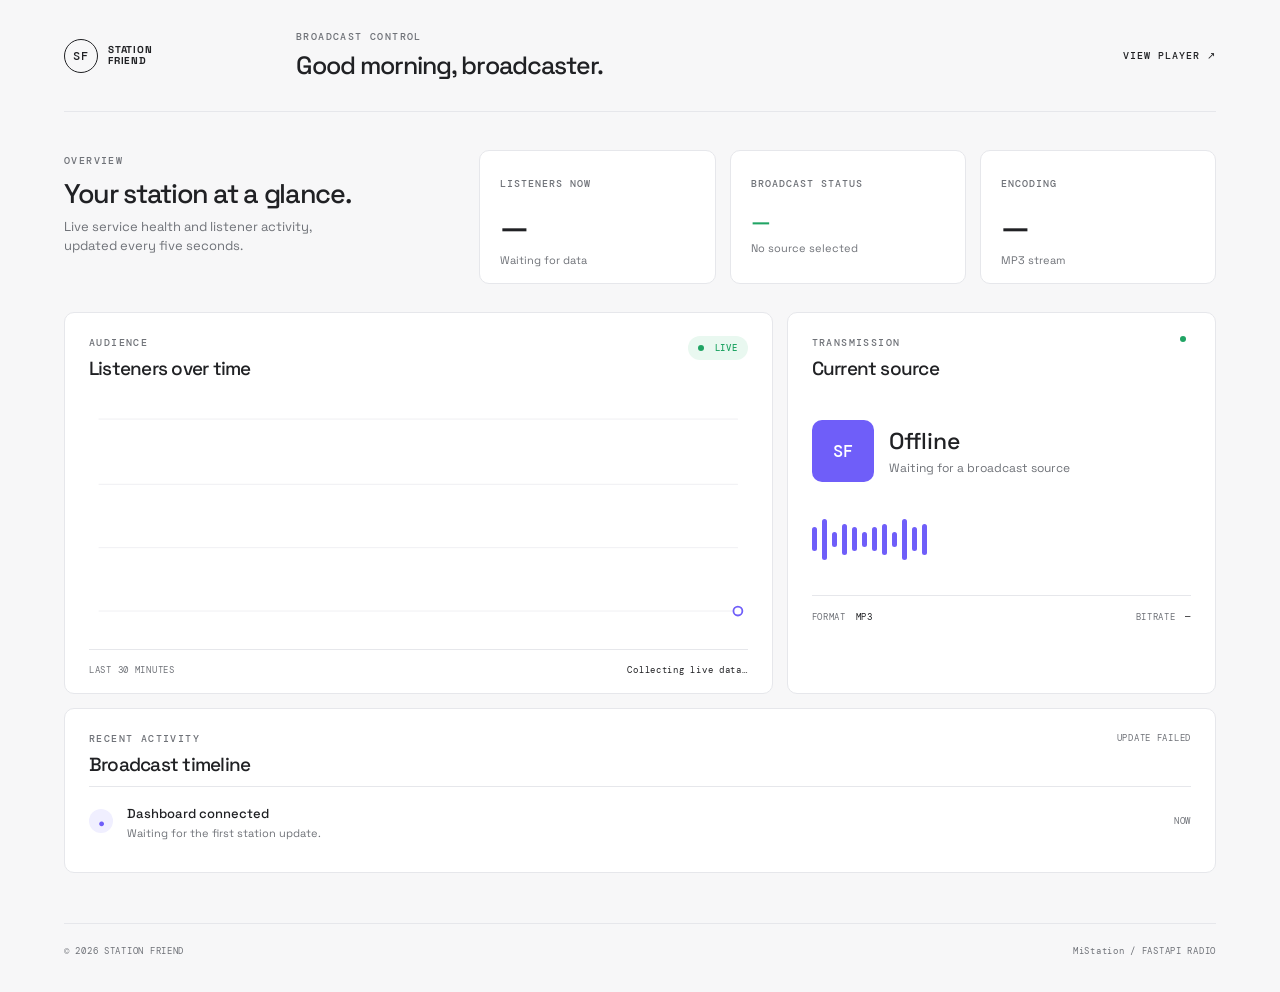
==== static/dashboard.html @ e72c9735 "Add Station Friend homepage and live dashboard" ====
<!doctype html>
<html lang="en">
<head>
  <meta charset="utf-8">
  <meta name="viewport" content="width=device-width, initial-scale=1">
  <title>MiStation dashboard</title>
  <link rel="preconnect" href="https://fonts.googleapis.com">
  <link rel="preconnect" href="https://fonts.gstatic.com" crossorigin>
  <link href="https://fonts.googleapis.com/css2?family=DM+Mono:wght@400;500&family=Space+Grotesk:wght@400;500;600;700&display=swap" rel="stylesheet">
  <link rel="stylesheet" href="/static/dashboard.css">
</head>
<body>
  <main class="dashboard-shell">
    <header class="dashboard-header">
      <a class="brand" href="/"><span class="brand-mark">SF</span><span>STATION<br>FRIEND</span></a>
      <div><p class="overline">BROADCAST CONTROL</p><h1>Good morning, broadcaster.</h1></div>
      <a class="back-link" href="/">VIEW PLAYER ↗</a>
    </header>

    <section class="summary-row">
      <div class="summary-intro"><p class="overline">OVERVIEW</p><h2>Your station at a glance.</h2><p>Live service health and listener activity, updated every five seconds.</p></div>
      <div class="stat-card"><span>LISTENERS NOW</span><strong id="listeners">—</strong><small id="listenerDelta">Waiting for data</small></div>
      <div class="stat-card"><span>BROADCAST STATUS</span><strong class="status-value" id="source">—</strong><small id="currentFile">No source selected</small></div>
      <div class="stat-card"><span>ENCODING</span><strong id="bitrate">—</strong><small>MP3 stream</small></div>
    </section>

    <section class="content-grid">
      <article class="panel listener-panel">
        <div class="panel-header"><div><p class="overline">AUDIENCE</p><h3>Listeners over time</h3></div><span class="live-pill"><i></i> LIVE</span></div>
        <div class="chart-wrap"><svg id="listenerChart" viewBox="0 0 760 270" role="img" aria-label="Listener count over time"></svg></div>
        <div class="chart-footer"><span>LAST 30 MINUTES</span><strong id="chartRange">Collecting live data…</strong></div>
      </article>

      <article class="panel source-panel">
        <div class="panel-header"><div><p class="overline">TRANSMISSION</p><h3>Current source</h3></div><span class="source-dot" id="sourceDot"></span></div>
        <div class="source-display"><div class="source-icon">SF</div><div><strong id="sourceName">Offline</strong><p id="trackName">Waiting for a broadcast source</p></div></div>
        <div class="meter large-meter" aria-hidden="true"><i></i><i></i><i></i><i></i><i></i><i></i><i></i><i></i><i></i><i></i><i></i><i></i></div>
        <div class="source-meta"><span>FORMAT <b>MP3</b></span><span>BITRATE <b id="sourceBitrate">—</b></span></div>
      </article>
    </section>

    <section class="panel activity-panel">
      <div class="panel-header"><div><p class="overline">RECENT ACTIVITY</p><h3>Broadcast timeline</h3></div><span class="muted" id="lastUpdated">Updating…</span></div>
      <div id="activity" class="activity-list"><div class="activity-item"><span class="activity-icon">•</span><div><strong>Dashboard connected</strong><p>Waiting for the first station update.</p></div><time>NOW</time></div></div>
    </section>
    <footer><span>© 2026 STATION FRIEND</span><span>MiStation / FASTAPI RADIO</span></footer>
  </main>
  <script src="/static/dashboard.js"></script>
</body>
</html>
---- static/dashboard.css ----
:root{--ink:#202124;--muted:#6f7278;--line:#e6e7eb;--purple:#6f5ef9;--purple-soft:#f0efff;--green:#20a464;--bg:#f7f7f8}*{box-sizing:border-box}body{margin:0;background:var(--bg);color:var(--ink);font-family:'Space Grotesk',sans-serif}.dashboard-shell{max-width:1380px;margin:auto;padding:0 5vw}.dashboard-header{min-height:112px;border-bottom:1px solid var(--line);display:grid;grid-template-columns:190px 1fr auto;gap:42px;align-items:center}.brand{display:flex;align-items:center;gap:10px;color:var(--ink);text-decoration:none;font-size:10px;line-height:1.02;font-weight:700;letter-spacing:.08em}.brand-mark{display:grid;place-items:center;width:34px;height:34px;border:1px solid var(--ink);border-radius:50%;font:500 12px 'DM Mono'}.overline{margin:0;color:var(--muted);font:500 10px 'DM Mono';letter-spacing:.14em}.dashboard-header h1{margin:6px 0 0;font-size:25px;letter-spacing:-.04em;font-weight:500}.back-link{color:var(--ink);font:500 10px 'DM Mono';letter-spacing:.1em;text-decoration:none}.summary-row{display:grid;grid-template-columns:1.7fr repeat(3,1fr);gap:14px;padding:38px 0 28px}.summary-intro{padding:4px 25px 4px 0}.summary-intro h2{margin:9px 0 7px;font-size:27px;letter-spacing:-.05em;font-weight:500}.summary-intro>p:last-child{margin:0;color:var(--muted);font-size:13px;line-height:1.45;max-width:280px}.stat-card{background:#fff;border:1px solid var(--line);border-radius:10px;padding:20px 20px 16px;min-height:132px}.stat-card span{font:500 10px 'DM Mono';color:var(--muted);letter-spacing:.1em}.stat-card strong{display:block;margin:15px 0 6px;font-size:32px;letter-spacing:-.06em;font-weight:500}.stat-card strong.status-value{font-size:22px;color:var(--green);text-transform:uppercase}.stat-card small{display:block;color:var(--muted);font-size:11px;white-space:nowrap;overflow:hidden;text-overflow:ellipsis}.content-grid{display:grid;grid-template-columns:1.65fr 1fr;gap:14px}.panel{background:#fff;border:1px solid var(--line);border-radius:10px}.panel-header{display:flex;justify-content:space-between;align-items:flex-start;padding:23px 24px 0}.panel h3{font-size:19px;letter-spacing:-.04em;margin:7px 0 0;font-weight:500}.live-pill{background:#e9f8f0;color:var(--green);border-radius:20px;padding:6px 10px;font:500 9px 'DM Mono';letter-spacing:.08em}.live-pill i,.source-dot{display:inline-block;width:6px;height:6px;border-radius:50%;background:var(--green);margin-right:5px}.chart-wrap{padding:22px 14px 5px}.chart-wrap svg{width:100%;height:auto;display:block}.chart-grid{stroke:#edeef1;stroke-width:1}.chart-area{fill:var(--purple-soft)}.chart-line{fill:none;stroke:var(--purple);stroke-width:3;stroke-linecap:round;stroke-linejoin:round}.chart-point{fill:#fff;stroke:var(--purple);stroke-width:2}.chart-footer{border-top:1px solid var(--line);margin:0 24px;padding:14px 0 17px;display:flex;justify-content:space-between;color:var(--muted);font:9px 'DM Mono';letter-spacing:.08em}.chart-footer strong{font-weight:400;color:var(--ink)}.source-panel{min-height:372px}.source-display{display:flex;align-items:center;gap:15px;padding:39px 24px 30px}.source-icon{width:62px;height:62px;background:var(--purple);color:white;border-radius:10px;display:grid;place-items:center;font:500 17px 'DM Mono'}.source-display strong{display:block;font-size:23px;font-weight:500;text-transform:capitalize}.source-display p{color:var(--muted);font-size:12px;margin:4px 0 0;max-width:190px;white-space:nowrap;overflow:hidden;text-overflow:ellipsis}.large-meter{margin:0 24px;height:54px}.meter{display:flex;align-items:center;gap:5px}.meter i{display:block;width:5px;height:var(--h,24px);background:var(--purple);border-radius:4px;animation:wave 1.1s ease-in-out infinite alternate}.meter i:nth-child(2n){--h:41px;animation-delay:.2s}.meter i:nth-child(3n){--h:15px;animation-delay:.4s}.meter i:nth-child(4n){--h:31px;animation-delay:.1s}@keyframes wave{to{transform:scaleY(.35)}}.source-meta{margin:29px 24px 0;border-top:1px solid var(--line);padding-top:15px;display:flex;justify-content:space-between;color:var(--muted);font:9px 'DM Mono';letter-spacing:.08em}.source-meta b{color:var(--ink);font-weight:400;margin-left:4px}.activity-panel{margin:14px 0 50px}.activity-list{padding:9px 24px 17px}.activity-item{display:grid;grid-template-columns:28px 1fr auto;gap:10px;align-items:center;border-top:1px solid var(--line);padding:15px 0}.activity-icon{width:24px;height:24px;border-radius:50%;display:grid;place-items:center;background:var(--purple-soft);color:var(--purple);font-size:20px}.activity-item strong{font-size:13px;font-weight:500}.activity-item p{margin:3px 0 0;color:var(--muted);font-size:11px}.activity-item time,.muted{color:var(--muted);font:9px 'DM Mono';letter-spacing:.08em}footer{border-top:1px solid var(--line);padding:21px 0 35px;display:flex;justify-content:space-between;color:var(--muted);font:9px 'DM Mono';letter-spacing:.08em}@media(max-width:800px){.dashboard-header{grid-template-columns:1fr auto;gap:15px}.dashboard-header>div:nth-child(2){grid-column:1/-1;grid-row:2;padding-bottom:22px}.dashboard-header{padding:20px 0}.summary-row,.content-grid{grid-template-columns:1fr}.summary-intro{padding-right:0}.source-panel{min-height:0}.chart-footer{gap:10px;flex-wrap:wrap}}
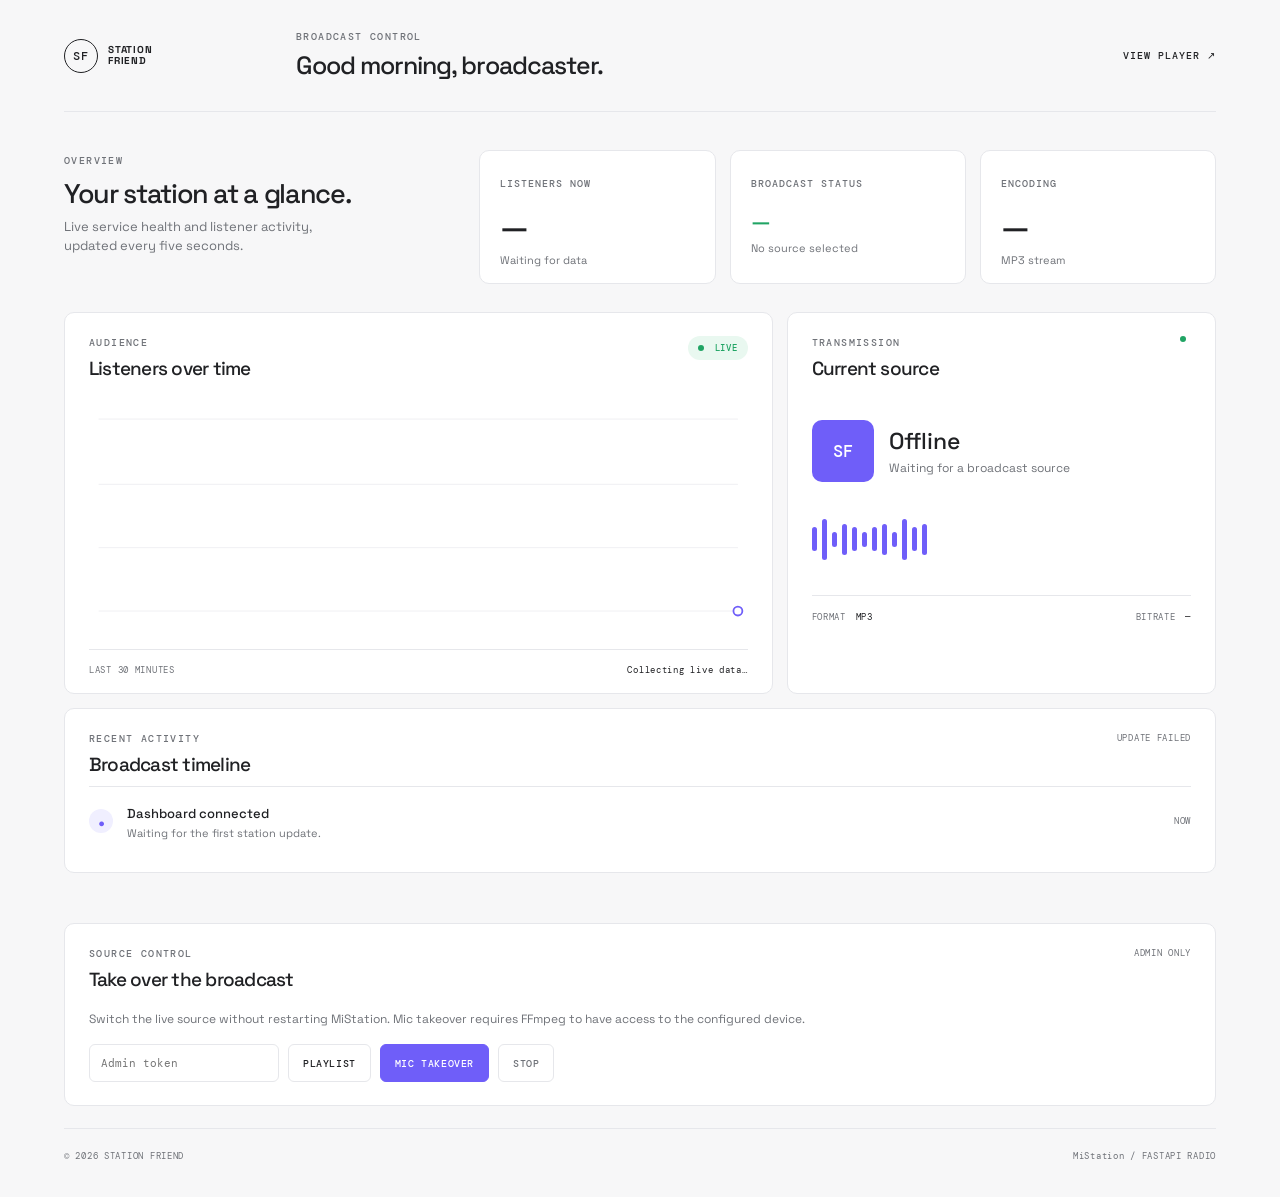
==== commit 05ec50d8: "Add dashboard microphone takeover controls" ====
--- a/static/dashboard.html
+++ b/static/dashboard.html
@@ -43,6 +43,19 @@
       <div class="panel-header"><div><p class="overline">RECENT ACTIVITY</p><h3>Broadcast timeline</h3></div><span class="muted" id="lastUpdated">Updating…</span></div>
       <div id="activity" class="activity-list"><div class="activity-item"><span class="activity-icon">•</span><div><strong>Dashboard connected</strong><p>Waiting for the first station update.</p></div><time>NOW</time></div></div>
     </section>
+    <section class="panel controls-panel">
+      <div class="panel-header"><div><p class="overline">SOURCE CONTROL</p><h3>Take over the broadcast</h3></div><span class="muted">ADMIN ONLY</span></div>
+      <div class="controls-body">
+        <p>Switch the live source without restarting MiStation. Mic takeover requires FFmpeg to have access to the configured device.</p>
+        <div class="control-row">
+          <input id="adminToken" type="password" placeholder="Admin token" autocomplete="off">
+          <button data-source="playlist">PLAYLIST</button>
+          <button data-source="mic" class="primary">MIC TAKEOVER</button>
+          <button data-source="offline" class="quiet">STOP</button>
+          <span id="controlMessage" class="control-message" role="status"></span>
+        </div>
+      </div>
+    </section>
     <footer><span>© 2026 STATION FRIEND</span><span>MiStation / FASTAPI RADIO</span></footer>
   </main>
   <script src="/static/dashboard.js"></script>
--- a/static/dashboard.css
+++ b/static/dashboard.css
@@ -1 +1,2 @@
 :root{--ink:#202124;--muted:#6f7278;--line:#e6e7eb;--purple:#6f5ef9;--purple-soft:#f0efff;--green:#20a464;--bg:#f7f7f8}*{box-sizing:border-box}body{margin:0;background:var(--bg);color:var(--ink);font-family:'Space Grotesk',sans-serif}.dashboard-shell{max-width:1380px;margin:auto;padding:0 5vw}.dashboard-header{min-height:112px;border-bottom:1px solid var(--line);display:grid;grid-template-columns:190px 1fr auto;gap:42px;align-items:center}.brand{display:flex;align-items:center;gap:10px;color:var(--ink);text-decoration:none;font-size:10px;line-height:1.02;font-weight:700;letter-spacing:.08em}.brand-mark{display:grid;place-items:center;width:34px;height:34px;border:1px solid var(--ink);border-radius:50%;font:500 12px 'DM Mono'}.overline{margin:0;color:var(--muted);font:500 10px 'DM Mono';letter-spacing:.14em}.dashboard-header h1{margin:6px 0 0;font-size:25px;letter-spacing:-.04em;font-weight:500}.back-link{color:var(--ink);font:500 10px 'DM Mono';letter-spacing:.1em;text-decoration:none}.summary-row{display:grid;grid-template-columns:1.7fr repeat(3,1fr);gap:14px;padding:38px 0 28px}.summary-intro{padding:4px 25px 4px 0}.summary-intro h2{margin:9px 0 7px;font-size:27px;letter-spacing:-.05em;font-weight:500}.summary-intro>p:last-child{margin:0;color:var(--muted);font-size:13px;line-height:1.45;max-width:280px}.stat-card{background:#fff;border:1px solid var(--line);border-radius:10px;padding:20px 20px 16px;min-height:132px}.stat-card span{font:500 10px 'DM Mono';color:var(--muted);letter-spacing:.1em}.stat-card strong{display:block;margin:15px 0 6px;font-size:32px;letter-spacing:-.06em;font-weight:500}.stat-card strong.status-value{font-size:22px;color:var(--green);text-transform:uppercase}.stat-card small{display:block;color:var(--muted);font-size:11px;white-space:nowrap;overflow:hidden;text-overflow:ellipsis}.content-grid{display:grid;grid-template-columns:1.65fr 1fr;gap:14px}.panel{background:#fff;border:1px solid var(--line);border-radius:10px}.panel-header{display:flex;justify-content:space-between;align-items:flex-start;padding:23px 24px 0}.panel h3{font-size:19px;letter-spacing:-.04em;margin:7px 0 0;font-weight:500}.live-pill{background:#e9f8f0;color:var(--green);border-radius:20px;padding:6px 10px;font:500 9px 'DM Mono';letter-spacing:.08em}.live-pill i,.source-dot{display:inline-block;width:6px;height:6px;border-radius:50%;background:var(--green);margin-right:5px}.chart-wrap{padding:22px 14px 5px}.chart-wrap svg{width:100%;height:auto;display:block}.chart-grid{stroke:#edeef1;stroke-width:1}.chart-area{fill:var(--purple-soft)}.chart-line{fill:none;stroke:var(--purple);stroke-width:3;stroke-linecap:round;stroke-linejoin:round}.chart-point{fill:#fff;stroke:var(--purple);stroke-width:2}.chart-footer{border-top:1px solid var(--line);margin:0 24px;padding:14px 0 17px;display:flex;justify-content:space-between;color:var(--muted);font:9px 'DM Mono';letter-spacing:.08em}.chart-footer strong{font-weight:400;color:var(--ink)}.source-panel{min-height:372px}.source-display{display:flex;align-items:center;gap:15px;padding:39px 24px 30px}.source-icon{width:62px;height:62px;background:var(--purple);color:white;border-radius:10px;display:grid;place-items:center;font:500 17px 'DM Mono'}.source-display strong{display:block;font-size:23px;font-weight:500;text-transform:capitalize}.source-display p{color:var(--muted);font-size:12px;margin:4px 0 0;max-width:190px;white-space:nowrap;overflow:hidden;text-overflow:ellipsis}.large-meter{margin:0 24px;height:54px}.meter{display:flex;align-items:center;gap:5px}.meter i{display:block;width:5px;height:var(--h,24px);background:var(--purple);border-radius:4px;animation:wave 1.1s ease-in-out infinite alternate}.meter i:nth-child(2n){--h:41px;animation-delay:.2s}.meter i:nth-child(3n){--h:15px;animation-delay:.4s}.meter i:nth-child(4n){--h:31px;animation-delay:.1s}@keyframes wave{to{transform:scaleY(.35)}}.source-meta{margin:29px 24px 0;border-top:1px solid var(--line);padding-top:15px;display:flex;justify-content:space-between;color:var(--muted);font:9px 'DM Mono';letter-spacing:.08em}.source-meta b{color:var(--ink);font-weight:400;margin-left:4px}.activity-panel{margin:14px 0 50px}.activity-list{padding:9px 24px 17px}.activity-item{display:grid;grid-template-columns:28px 1fr auto;gap:10px;align-items:center;border-top:1px solid var(--line);padding:15px 0}.activity-icon{width:24px;height:24px;border-radius:50%;display:grid;place-items:center;background:var(--purple-soft);color:var(--purple);font-size:20px}.activity-item strong{font-size:13px;font-weight:500}.activity-item p{margin:3px 0 0;color:var(--muted);font-size:11px}.activity-item time,.muted{color:var(--muted);font:9px 'DM Mono';letter-spacing:.08em}footer{border-top:1px solid var(--line);padding:21px 0 35px;display:flex;justify-content:space-between;color:var(--muted);font:9px 'DM Mono';letter-spacing:.08em}@media(max-width:800px){.dashboard-header{grid-template-columns:1fr auto;gap:15px}.dashboard-header>div:nth-child(2){grid-column:1/-1;grid-row:2;padding-bottom:22px}.dashboard-header{padding:20px 0}.summary-row,.content-grid{grid-template-columns:1fr}.summary-intro{padding-right:0}.source-panel{min-height:0}.chart-footer{gap:10px;flex-wrap:wrap}}
+.controls-panel{margin:14px 0 22px}.controls-body{padding:9px 24px 23px}.controls-body>p{margin:10px 0 17px;color:var(--muted);font-size:12px}.control-row{display:flex;align-items:center;gap:9px;flex-wrap:wrap}.control-row input{height:38px;width:190px;border:1px solid var(--line);border-radius:6px;padding:0 11px;font:11px 'DM Mono';color:var(--ink);outline-color:var(--purple)}.control-row button{height:38px;border:1px solid var(--line);border-radius:6px;background:#fff;color:var(--ink);padding:0 14px;font:500 10px 'DM Mono';letter-spacing:.06em;cursor:pointer}.control-row button:hover{border-color:var(--purple);color:var(--purple)}.control-row button.primary{background:var(--purple);border-color:var(--purple);color:#fff}.control-row button.quiet{color:var(--muted)}.control-message{font-size:11px;color:var(--muted)}
